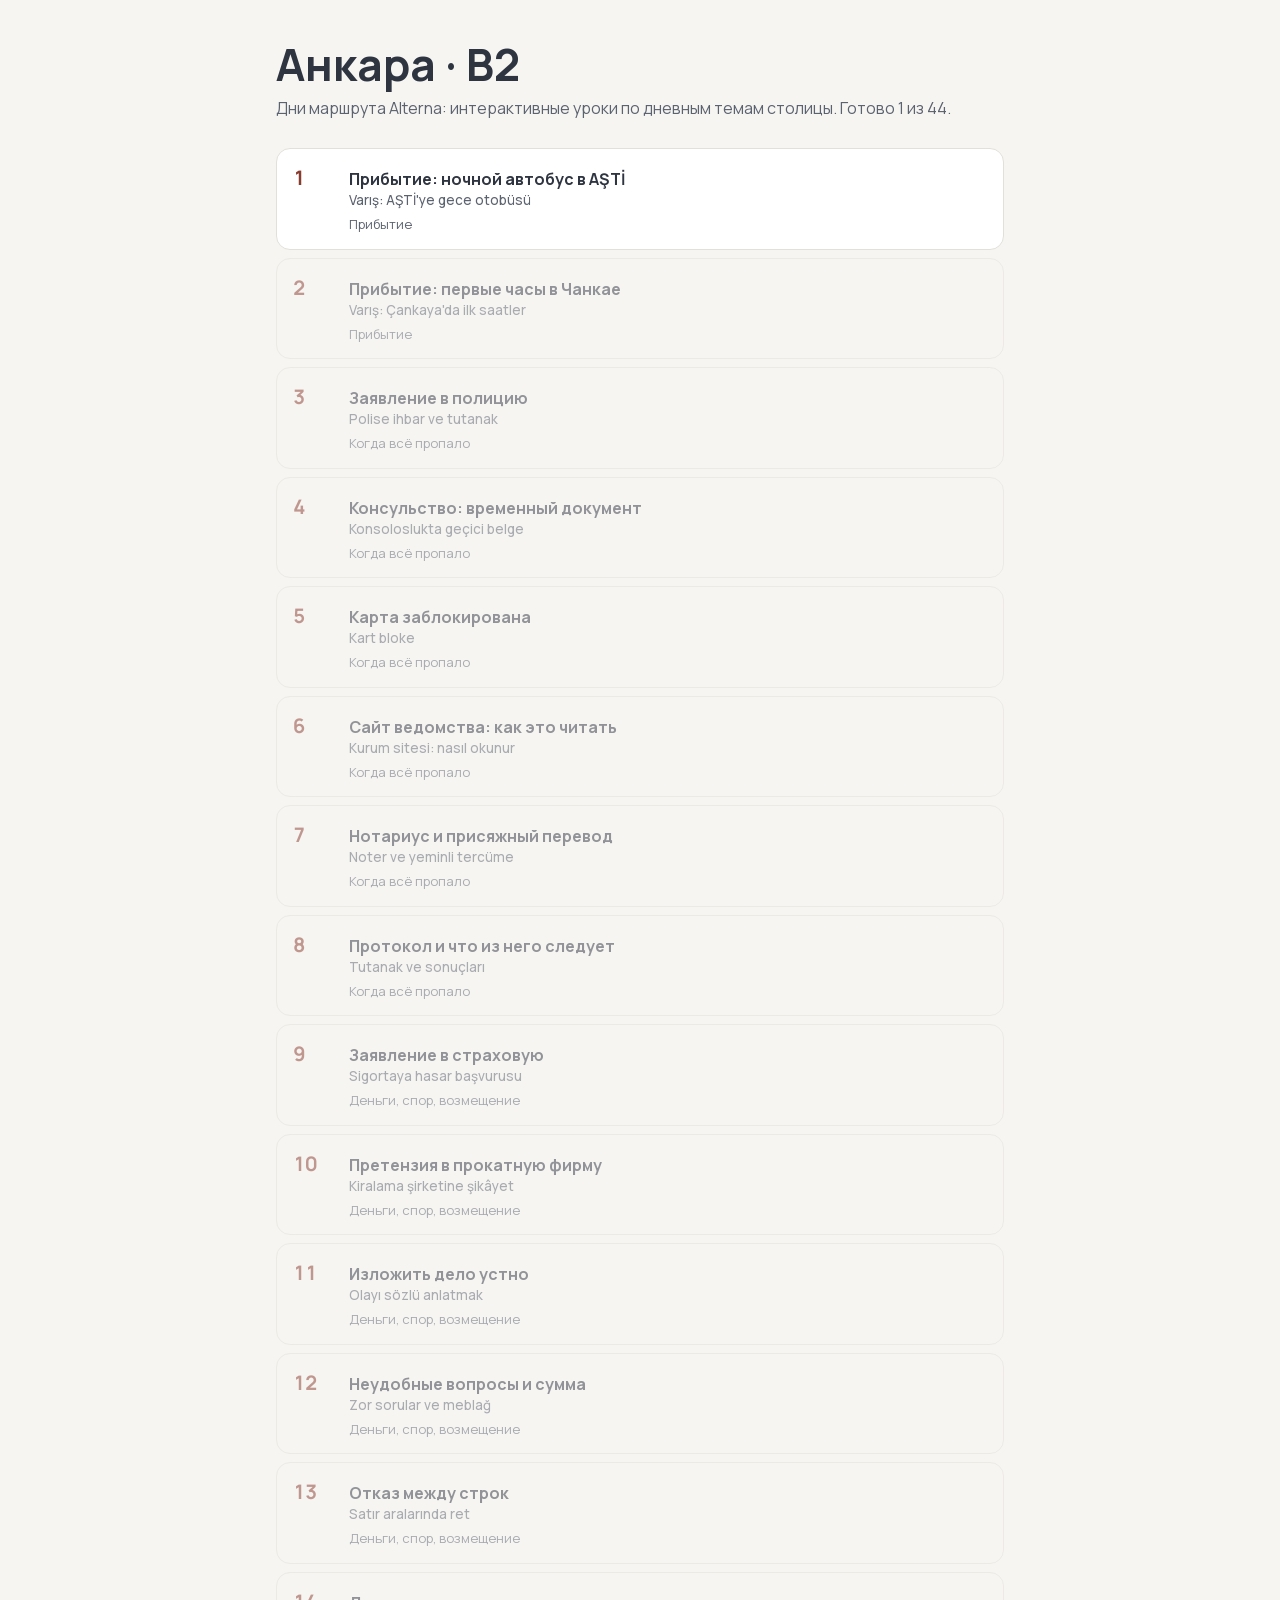
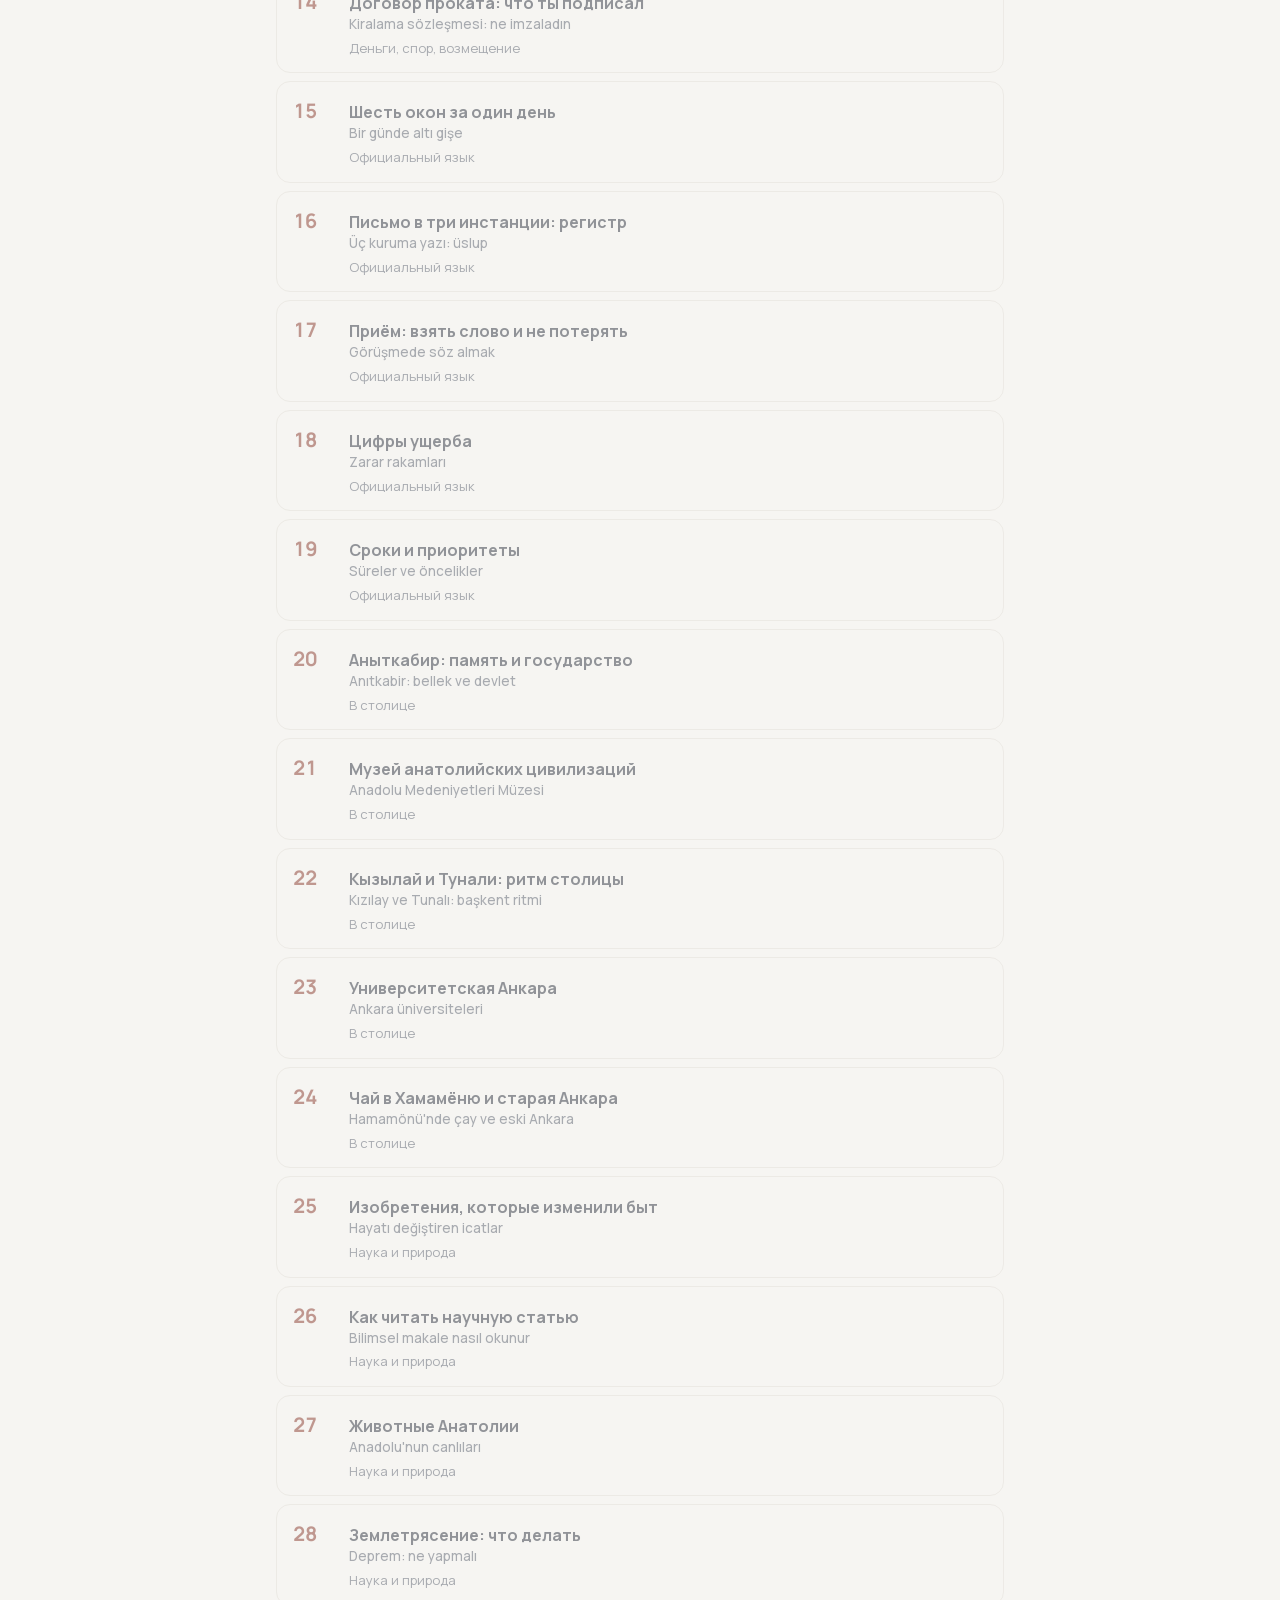
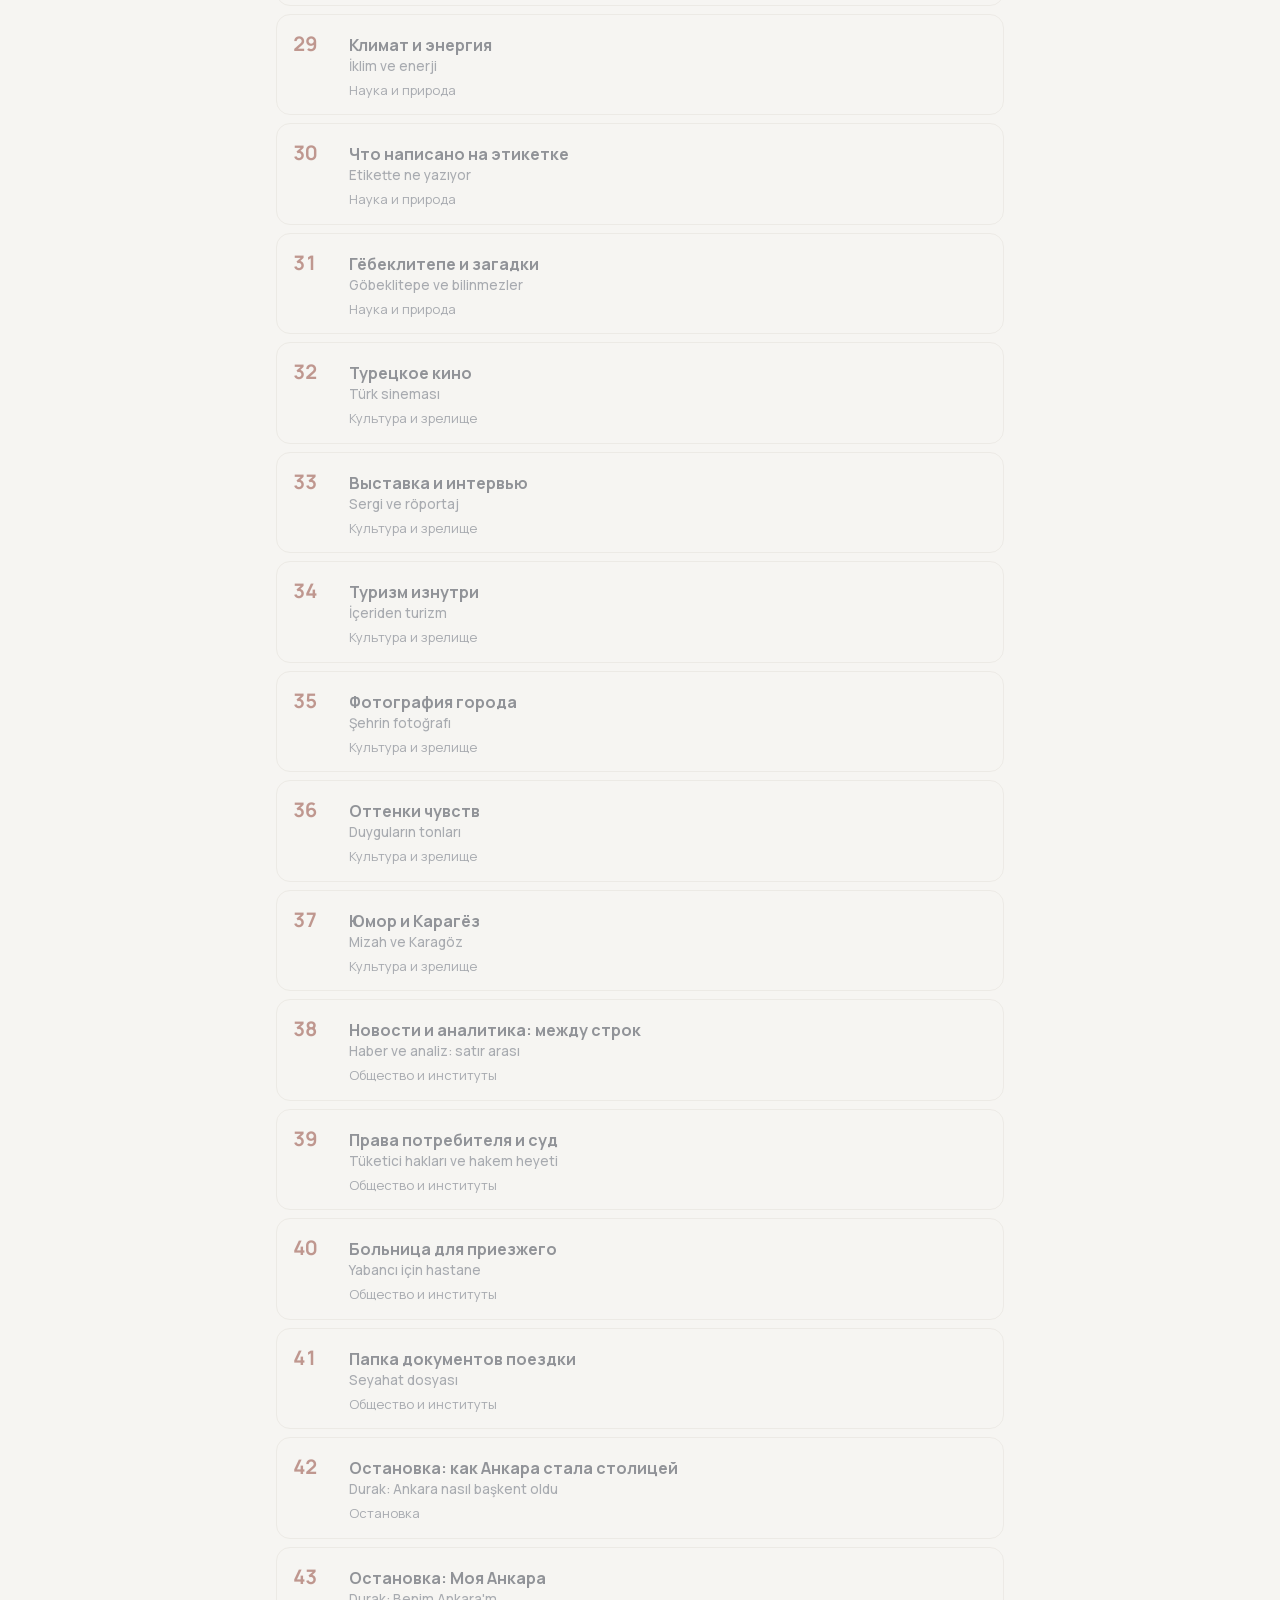
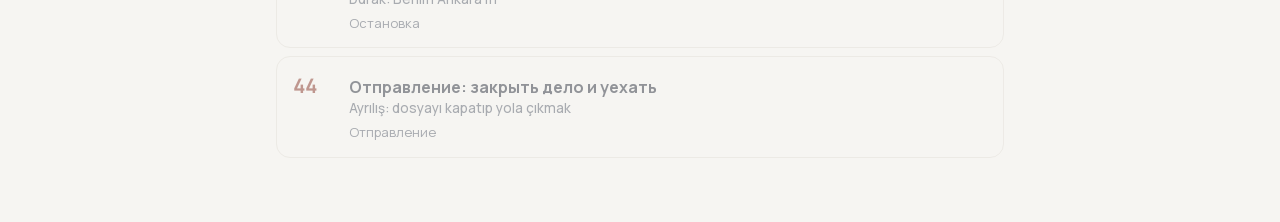
==== index.html @ db825499 "Add alterna-ankara-b2" ====
<!doctype html>
<html lang="ru">
<head>
<meta charset="utf-8">
<meta name="viewport" content="width=device-width, initial-scale=1, viewport-fit=cover">
<meta name="color-scheme" content="light">
<title>Alterna · Анкара B2 · дни маршрута</title>
<link rel="stylesheet" href="kit/v1/lexicon-fonts.css">
<style>
  :root { --bg: #f6f5f2; --surf: #fff; --ink: #2e3440; --muted: #5c6370; --line: #e3e0d9; --acc: #8a3b2f; }
  * { box-sizing: border-box; }
  body { margin: 0; background: var(--bg); color: var(--ink); font: 16px/1.5 'LX Manrope', system-ui, sans-serif; }
  .wrap { max-width: 760px; margin: 0 auto; padding: 40px max(16px, env(safe-area-inset-left)) 64px max(16px, env(safe-area-inset-right)); }
  h1 { font-size: clamp(30px, 6vw, 44px); line-height: 1.1; margin: 0 0 8px; }
  .sub { color: var(--muted); margin: 0 0 28px; }
  ol { list-style: none; margin: 0; padding: 0; display: grid; gap: 8px; }
  li > a, li > span { display: grid; grid-template-columns: 44px 1fr; gap: 4px 12px; align-items: baseline;
    padding: 14px 16px; border-radius: 14px; background: var(--surf); border: 1px solid var(--line); color: inherit; text-decoration: none; }
  li > a:hover { border-color: var(--acc); }
  li.off > span { opacity: .5; background: transparent; }
  b { font-size: 20px; color: var(--acc); font-variant-numeric: tabular-nums; }
  .t { font-weight: 700; }
  .t small { display: block; font-weight: 500; color: var(--muted); }
  .u { grid-column: 2; font-size: 13px; color: var(--muted); }
</style>
</head>
<body>
<main class="wrap">
  <h1>Анкара · B2</h1>
  <p class="sub">Дни маршрута Alterna: интерактивные уроки по дневным темам столицы. Готово 1 из 44.</p>
  <ol>
<li class="on"><a href="d.b2.01/"><b>1</b><span class="t">Прибытие: ночной автобус в AŞTİ<small lang="tr">Varış: AŞTİ'ye gece otobüsü</small></span><span class="u">Прибытие</span></a></li>
<li class="off"><span><b>2</b><span class="t">Прибытие: первые часы в Чанкае<small lang="tr">Varış: Çankaya'da ilk saatler</small></span><span class="u">Прибытие</span></span></li>
<li class="off"><span><b>3</b><span class="t">Заявление в полицию<small lang="tr">Polise ihbar ve tutanak</small></span><span class="u">Когда всё пропало</span></span></li>
<li class="off"><span><b>4</b><span class="t">Консульство: временный документ<small lang="tr">Konsoloslukta geçici belge</small></span><span class="u">Когда всё пропало</span></span></li>
<li class="off"><span><b>5</b><span class="t">Карта заблокирована<small lang="tr">Kart bloke</small></span><span class="u">Когда всё пропало</span></span></li>
<li class="off"><span><b>6</b><span class="t">Сайт ведомства: как это читать<small lang="tr">Kurum sitesi: nasıl okunur</small></span><span class="u">Когда всё пропало</span></span></li>
<li class="off"><span><b>7</b><span class="t">Нотариус и присяжный перевод<small lang="tr">Noter ve yeminli tercüme</small></span><span class="u">Когда всё пропало</span></span></li>
<li class="off"><span><b>8</b><span class="t">Протокол и что из него следует<small lang="tr">Tutanak ve sonuçları</small></span><span class="u">Когда всё пропало</span></span></li>
<li class="off"><span><b>9</b><span class="t">Заявление в страховую<small lang="tr">Sigortaya hasar başvurusu</small></span><span class="u">Деньги, спор, возмещение</span></span></li>
<li class="off"><span><b>10</b><span class="t">Претензия в прокатную фирму<small lang="tr">Kiralama şirketine şikâyet</small></span><span class="u">Деньги, спор, возмещение</span></span></li>
<li class="off"><span><b>11</b><span class="t">Изложить дело устно<small lang="tr">Olayı sözlü anlatmak</small></span><span class="u">Деньги, спор, возмещение</span></span></li>
<li class="off"><span><b>12</b><span class="t">Неудобные вопросы и сумма<small lang="tr">Zor sorular ve meblağ</small></span><span class="u">Деньги, спор, возмещение</span></span></li>
<li class="off"><span><b>13</b><span class="t">Отказ между строк<small lang="tr">Satır aralarında ret</small></span><span class="u">Деньги, спор, возмещение</span></span></li>
<li class="off"><span><b>14</b><span class="t">Договор проката: что ты подписал<small lang="tr">Kiralama sözleşmesi: ne imzaladın</small></span><span class="u">Деньги, спор, возмещение</span></span></li>
<li class="off"><span><b>15</b><span class="t">Шесть окон за один день<small lang="tr">Bir günde altı gişe</small></span><span class="u">Официальный язык</span></span></li>
<li class="off"><span><b>16</b><span class="t">Письмо в три инстанции: регистр<small lang="tr">Üç kuruma yazı: üslup</small></span><span class="u">Официальный язык</span></span></li>
<li class="off"><span><b>17</b><span class="t">Приём: взять слово и не потерять<small lang="tr">Görüşmede söz almak</small></span><span class="u">Официальный язык</span></span></li>
<li class="off"><span><b>18</b><span class="t">Цифры ущерба<small lang="tr">Zarar rakamları</small></span><span class="u">Официальный язык</span></span></li>
<li class="off"><span><b>19</b><span class="t">Сроки и приоритеты<small lang="tr">Süreler ve öncelikler</small></span><span class="u">Официальный язык</span></span></li>
<li class="off"><span><b>20</b><span class="t">Аныткабир: память и государство<small lang="tr">Anıtkabir: bellek ve devlet</small></span><span class="u">В столице</span></span></li>
<li class="off"><span><b>21</b><span class="t">Музей анатолийских цивилизаций<small lang="tr">Anadolu Medeniyetleri Müzesi</small></span><span class="u">В столице</span></span></li>
<li class="off"><span><b>22</b><span class="t">Кызылай и Тунали: ритм столицы<small lang="tr">Kızılay ve Tunalı: başkent ritmi</small></span><span class="u">В столице</span></span></li>
<li class="off"><span><b>23</b><span class="t">Университетская Анкара<small lang="tr">Ankara üniversiteleri</small></span><span class="u">В столице</span></span></li>
<li class="off"><span><b>24</b><span class="t">Чай в Хамамёню и старая Анкара<small lang="tr">Hamamönü'nde çay ve eski Ankara</small></span><span class="u">В столице</span></span></li>
<li class="off"><span><b>25</b><span class="t">Изобретения, которые изменили быт<small lang="tr">Hayatı değiştiren icatlar</small></span><span class="u">Наука и природа</span></span></li>
<li class="off"><span><b>26</b><span class="t">Как читать научную статью<small lang="tr">Bilimsel makale nasıl okunur</small></span><span class="u">Наука и природа</span></span></li>
<li class="off"><span><b>27</b><span class="t">Животные Анатолии<small lang="tr">Anadolu'nun canlıları</small></span><span class="u">Наука и природа</span></span></li>
<li class="off"><span><b>28</b><span class="t">Землетрясение: что делать<small lang="tr">Deprem: ne yapmalı</small></span><span class="u">Наука и природа</span></span></li>
<li class="off"><span><b>29</b><span class="t">Климат и энергия<small lang="tr">İklim ve enerji</small></span><span class="u">Наука и природа</span></span></li>
<li class="off"><span><b>30</b><span class="t">Что написано на этикетке<small lang="tr">Etikette ne yazıyor</small></span><span class="u">Наука и природа</span></span></li>
<li class="off"><span><b>31</b><span class="t">Гёбеклитепе и загадки<small lang="tr">Göbeklitepe ve bilinmezler</small></span><span class="u">Наука и природа</span></span></li>
<li class="off"><span><b>32</b><span class="t">Турецкое кино<small lang="tr">Türk sineması</small></span><span class="u">Культура и зрелище</span></span></li>
<li class="off"><span><b>33</b><span class="t">Выставка и интервью<small lang="tr">Sergi ve röportaj</small></span><span class="u">Культура и зрелище</span></span></li>
<li class="off"><span><b>34</b><span class="t">Туризм изнутри<small lang="tr">İçeriden turizm</small></span><span class="u">Культура и зрелище</span></span></li>
<li class="off"><span><b>35</b><span class="t">Фотография города<small lang="tr">Şehrin fotoğrafı</small></span><span class="u">Культура и зрелище</span></span></li>
<li class="off"><span><b>36</b><span class="t">Оттенки чувств<small lang="tr">Duyguların tonları</small></span><span class="u">Культура и зрелище</span></span></li>
<li class="off"><span><b>37</b><span class="t">Юмор и Карагёз<small lang="tr">Mizah ve Karagöz</small></span><span class="u">Культура и зрелище</span></span></li>
<li class="off"><span><b>38</b><span class="t">Новости и аналитика: между строк<small lang="tr">Haber ve analiz: satır arası</small></span><span class="u">Общество и институты</span></span></li>
<li class="off"><span><b>39</b><span class="t">Права потребителя и суд<small lang="tr">Tüketici hakları ve hakem heyeti</small></span><span class="u">Общество и институты</span></span></li>
<li class="off"><span><b>40</b><span class="t">Больница для приезжего<small lang="tr">Yabancı için hastane</small></span><span class="u">Общество и институты</span></span></li>
<li class="off"><span><b>41</b><span class="t">Папка документов поездки<small lang="tr">Seyahat dosyası</small></span><span class="u">Общество и институты</span></span></li>
<li class="off"><span><b>42</b><span class="t">Остановка: как Анкара стала столицей<small lang="tr">Durak: Ankara nasıl başkent oldu</small></span><span class="u">Остановка</span></span></li>
<li class="off"><span><b>43</b><span class="t">Остановка: Моя Анкара<small lang="tr">Durak: Benim Ankara'm</small></span><span class="u">Остановка</span></span></li>
<li class="off"><span><b>44</b><span class="t">Отправление: закрыть дело и уехать<small lang="tr">Ayrılış: dosyayı kapatıp yola çıkmak</small></span><span class="u">Отправление</span></span></li>
  </ol>
</main>
</body>
</html>
---- kit/v1/lexicon-fonts.css ----
/* Alterna kit v1: шрифты скинов лексики. Все самохостные, OFL (Google Fonts), кириллица + турецкая латиница. Собрано из шрифтов гайдов. */
@font-face{font-family:'LX Oswald';font-style:normal;font-weight:200 700;font-display:swap;src:url('fonts/skins/oswald-cyr.woff2') format('woff2');unicode-range:U+0301, U+0400-045F, U+0490-0491, U+04B0-04B1, U+2116;}
@font-face{font-family:'LX Oswald';font-style:normal;font-weight:200 700;font-display:swap;src:url('fonts/skins/oswald-lat-ext.woff2') format('woff2');unicode-range:U+0100-02BA, U+02BD-02C5, U+02C7-02CC, U+02CE-02D7, U+02DD-02FF, U+0304, U+0308, U+0329, U+1D00-1DBF, U+1E00-1E9F, U+1EF2-1EFF, U+2020, U+20A0-20AB, U+20AD-20C4, U+2113, U+2C60-2C7F, U+A720-A7FF;}
@font-face{font-family:'LX Oswald';font-style:normal;font-weight:200 700;font-display:swap;src:url('fonts/skins/oswald-lat.woff2') format('woff2');unicode-range:U+0000-00FF, U+0131, U+0152-0153, U+02BB-02BC, U+02C6, U+02DA, U+02DC, U+0304, U+0308, U+0329, U+2000-206F, U+20AC, U+2122, U+2191, U+2193, U+2212, U+2215, U+FEFF, U+FFFD;}
@font-face{font-family:'LX Unbounded';font-style:normal;font-weight:200 900;font-display:swap;src:url('fonts/skins/unbounded-cyr.woff2') format('woff2');unicode-range:U+0301, U+0400-045F, U+0490-0491, U+04B0-04B1, U+2116;}
@font-face{font-family:'LX Unbounded';font-style:normal;font-weight:200 900;font-display:swap;src:url('fonts/skins/unbounded-lat-ext.woff2') format('woff2');unicode-range:U+0100-02BA, U+02BD-02C5, U+02C7-02CC, U+02CE-02D7, U+02DD-02FF, U+0304, U+0308, U+0329, U+1D00-1DBF, U+1E00-1E9F, U+1EF2-1EFF, U+2020, U+20A0-20AB, U+20AD-20C0, U+2113, U+2C60-2C7F, U+A720-A7FF;}
@font-face{font-family:'LX Unbounded';font-style:normal;font-weight:200 900;font-display:swap;src:url('fonts/skins/unbounded-lat.woff2') format('woff2');unicode-range:U+0000-00FF, U+0131, U+0152-0153, U+02BB-02BC, U+02C6, U+02DA, U+02DC, U+0304, U+0308, U+0329, U+2000-206F, U+20AC, U+2122, U+2191, U+2193, U+2212, U+2215, U+FEFF, U+FFFD;}
@font-face{font-family:'LX Playfair Display';font-style:normal;font-weight:400 900;font-display:swap;src:url('fonts/skins/playfair-cyr.woff2') format('woff2');unicode-range:U+0301, U+0400-045F, U+0490-0491, U+04B0-04B1, U+2116;}
@font-face{font-family:'LX Playfair Display';font-style:normal;font-weight:400 900;font-display:swap;src:url('fonts/skins/playfair-lat-ext.woff2') format('woff2');unicode-range:U+0100-02BA, U+02BD-02C5, U+02C7-02CC, U+02CE-02D7, U+02DD-02FF, U+0304, U+0308, U+0329, U+1D00-1DBF, U+1E00-1E9F, U+1EF2-1EFF, U+2020, U+20A0-20AB, U+20AD-20C0, U+2113, U+2C60-2C7F, U+A720-A7FF;}
@font-face{font-family:'LX Playfair Display';font-style:normal;font-weight:400 900;font-display:swap;src:url('fonts/skins/playfair-lat.woff2') format('woff2');unicode-range:U+0000-00FF, U+0131, U+0152-0153, U+02BB-02BC, U+02C6, U+02DA, U+02DC, U+0304, U+0308, U+0329, U+2000-206F, U+20AC, U+2122, U+2191, U+2193, U+2212, U+2215, U+FEFF, U+FFFD;}
@font-face{font-family:'LX Cormorant Garamond';font-style:normal;font-weight:500;font-display:swap;src:url('fonts/skins/cormorant-cyr.woff2') format('woff2');unicode-range:U+0301, U+0400-045F, U+0490-0491, U+04B0-04B1, U+2116;}
@font-face{font-family:'LX Cormorant Garamond';font-style:normal;font-weight:500;font-display:swap;src:url('fonts/skins/cormorant-lat-ext.woff2') format('woff2');unicode-range:U+0100-02BA, U+02BD-02C5, U+02C7-02CC, U+02CE-02D7, U+02DD-02FF, U+0304, U+0308, U+0329, U+1D00-1DBF, U+1E00-1E9F, U+1EF2-1EFF, U+2020, U+20A0-20AB, U+20AD-20C0, U+2113, U+2C60-2C7F, U+A720-A7FF;}
@font-face{font-family:'LX Cormorant Garamond';font-style:normal;font-weight:500;font-display:swap;src:url('fonts/skins/cormorant-lat.woff2') format('woff2');unicode-range:U+0000-00FF, U+0131, U+0152-0153, U+02BB-02BC, U+02C6, U+02DA, U+02DC, U+0304, U+0308, U+0329, U+2000-206F, U+20AC, U+2122, U+2191, U+2193, U+2212, U+2215, U+FEFF, U+FFFD;}
@font-face{font-family:'LX Caveat';font-style:normal;font-weight:400 700;font-display:swap;src:url('fonts/skins/caveat-cyr.woff2') format('woff2');unicode-range:U+0301,U+0400-045F,U+0490-0491,U+04B0-04B1,U+2116;}
@font-face{font-family:'LX Caveat';font-style:normal;font-weight:400 700;font-display:swap;src:url('fonts/skins/caveat-lat-ext.woff2') format('woff2');unicode-range:U+0100-02BA,U+02BD-02C5,U+02C7-02CC,U+02CE-02D7,U+02DD-02FF,U+0304,U+0308,U+0329,U+1D00-1DBF,U+1E00-1E9F,U+1EF2-1EFF,U+2020,U+20A0-20AB,U+20AD-20C0,U+2113,U+2C60-2C7F,U+A720-A7FF;}
@font-face{font-family:'LX Caveat';font-style:normal;font-weight:400 700;font-display:swap;src:url('fonts/skins/caveat-lat.woff2') format('woff2');unicode-range:U+0000-00FF,U+0131,U+0152-0153,U+02BB-02BC,U+02C6,U+02DA,U+02DC,U+0304,U+0308,U+0329,U+2000-206F,U+20AC,U+2122,U+2191,U+2193,U+2212,U+2215,U+FEFF,U+FFFD;}
@font-face{font-family:'LX Marck Script';font-style:normal;font-weight:400;font-display:swap;src:url('fonts/skins/marck-cyr.woff2') format('woff2');unicode-range:U+0301,U+0400-045F,U+0490-0491,U+04B0-04B1,U+2116;}
@font-face{font-family:'LX Marck Script';font-style:normal;font-weight:400;font-display:swap;src:url('fonts/skins/marck-lat-ext.woff2') format('woff2');unicode-range:U+0100-02BA,U+02BD-02C5,U+02C7-02CC,U+02CE-02D7,U+02DD-02FF,U+0304,U+0308,U+0329,U+1D00-1DBF,U+1E00-1E9F,U+1EF2-1EFF,U+2020,U+20A0-20AB,U+20AD-20C4,U+2113,U+2C60-2C7F,U+A720-A7FF;}
@font-face{font-family:'LX Marck Script';font-style:normal;font-weight:400;font-display:swap;src:url('fonts/skins/marck-lat.woff2') format('woff2');unicode-range:U+0000-00FF,U+0131,U+0152-0153,U+02BB-02BC,U+02C6,U+02DA,U+02DC,U+0304,U+0308,U+0329,U+2000-206F,U+20AC,U+2122,U+2191,U+2193,U+2212,U+2215,U+FEFF,U+FFFD;}
@font-face{font-family:'LX Amatic SC';font-style:normal;font-weight:700;font-display:swap;src:url('fonts/skins/amatic-cyr.woff2') format('woff2');unicode-range:U+0301,U+0400-045F,U+0490-0491,U+04B0-04B1,U+2116;}
@font-face{font-family:'LX Amatic SC';font-style:normal;font-weight:700;font-display:swap;src:url('fonts/skins/amatic-lat-ext.woff2') format('woff2');unicode-range:U+0100-02BA,U+02BD-02C5,U+02C7-02CC,U+02CE-02D7,U+02DD-02FF,U+0304,U+0308,U+0329,U+1D00-1DBF,U+1E00-1E9F,U+1EF2-1EFF,U+2020,U+20A0-20AB,U+20AD-20C4,U+2113,U+2C60-2C7F,U+A720-A7FF;}
@font-face{font-family:'LX Amatic SC';font-style:normal;font-weight:700;font-display:swap;src:url('fonts/skins/amatic-lat.woff2') format('woff2');unicode-range:U+0000-00FF,U+0131,U+0152-0153,U+02BB-02BC,U+02C6,U+02DA,U+02DC,U+0304,U+0308,U+0329,U+2000-206F,U+20AC,U+2122,U+2191,U+2193,U+2212,U+2215,U+FEFF,U+FFFD;}
@font-face{font-family:'LX Forum';font-style:normal;font-weight:400;font-display:swap;src:url('fonts/skins/forum-cyr.woff2') format('woff2');unicode-range:U+0301,U+0400-045F,U+0490-0491,U+04B0-04B1,U+2116;}
@font-face{font-family:'LX Forum';font-style:normal;font-weight:400;font-display:swap;src:url('fonts/skins/forum-lat-ext.woff2') format('woff2');unicode-range:U+0100-02BA,U+02BD-02C5,U+02C7-02CC,U+02CE-02D7,U+02DD-02FF,U+0304,U+0308,U+0329,U+1D00-1DBF,U+1E00-1E9F,U+1EF2-1EFF,U+2020,U+20A0-20AB,U+20AD-20C4,U+2113,U+2C60-2C7F,U+A720-A7FF;}
@font-face{font-family:'LX Forum';font-style:normal;font-weight:400;font-display:swap;src:url('fonts/skins/forum-lat.woff2') format('woff2');unicode-range:U+0000-00FF,U+0131,U+0152-0153,U+02BB-02BC,U+02C6,U+02DA,U+02DC,U+0304,U+0308,U+0329,U+2000-206F,U+20AC,U+2122,U+2191,U+2193,U+2212,U+2215,U+FEFF,U+FFFD;}
@font-face{font-family:'LX Dela Gothic One';font-style:normal;font-weight:400;font-display:swap;src:url('fonts/skins/dela-cyr.woff2') format('woff2');unicode-range:U+0301,U+0400-045F,U+0490-0491,U+04B0-04B1,U+2116;}
@font-face{font-family:'LX Dela Gothic One';font-style:normal;font-weight:400;font-display:swap;src:url('fonts/skins/dela-lat-ext.woff2') format('woff2');unicode-range:U+0100-02BA,U+02BD-02C5,U+02C7-02CC,U+02CE-02D7,U+02DD-02FF,U+0304,U+0308,U+0329,U+1D00-1DBF,U+1E00-1E9F,U+1EF2-1EFF,U+2020,U+20A0-20AB,U+20AD-20C4,U+2113,U+2C60-2C7F,U+A720-A7FF;}
@font-face{font-family:'LX Dela Gothic One';font-style:normal;font-weight:400;font-display:swap;src:url('fonts/skins/dela-lat.woff2') format('woff2');unicode-range:U+0000-00FF,U+0131,U+0152-0153,U+02BB-02BC,U+02C6,U+02DA,U+02DC,U+0304,U+0308,U+0329,U+2000-206F,U+20AC,U+2122,U+2191,U+2193,U+2212,U+2215,U+FEFF,U+FFFD;}
@font-face{font-family:'LX Russo One';font-style:normal;font-weight:400;font-display:swap;src:url('fonts/skins/russo-cyr.woff2') format('woff2');unicode-range:U+0301,U+0400-045F,U+0490-0491,U+04B0-04B1,U+2116;}
@font-face{font-family:'LX Russo One';font-style:normal;font-weight:400;font-display:swap;src:url('fonts/skins/russo-lat-ext.woff2') format('woff2');unicode-range:U+0100-02BA,U+02BD-02C5,U+02C7-02CC,U+02CE-02D7,U+02DD-02FF,U+0304,U+0308,U+0329,U+1D00-1DBF,U+1E00-1E9F,U+1EF2-1EFF,U+2020,U+20A0-20AB,U+20AD-20C4,U+2113,U+2C60-2C7F,U+A720-A7FF;}
@font-face{font-family:'LX Russo One';font-style:normal;font-weight:400;font-display:swap;src:url('fonts/skins/russo-lat.woff2') format('woff2');unicode-range:U+0000-00FF,U+0131,U+0152-0153,U+02BB-02BC,U+02C6,U+02DA,U+02DC,U+0304,U+0308,U+0329,U+2000-206F,U+20AC,U+2122,U+2191,U+2193,U+2212,U+2215,U+FEFF,U+FFFD;}
@font-face{font-family:'LX Comfortaa';font-style:normal;font-weight:300 700;font-display:swap;src:url('fonts/skins/comfortaa-cyr.woff2') format('woff2');unicode-range:U+0301, U+0400-045F, U+0490-0491, U+04B0-04B1, U+2116;}
@font-face{font-family:'LX Comfortaa';font-style:normal;font-weight:300 700;font-display:swap;src:url('fonts/skins/comfortaa-lat-ext.woff2') format('woff2');unicode-range:U+0100-02BA, U+02BD-02C5, U+02C7-02CC, U+02CE-02D7, U+02DD-02FF, U+0304, U+0308, U+0329, U+1D00-1DBF, U+1E00-1E9F, U+1EF2-1EFF, U+2020, U+20A0-20AB, U+20AD-20C0, U+2113, U+2C60-2C7F, U+A720-A7FF;}
@font-face{font-family:'LX Comfortaa';font-style:normal;font-weight:300 700;font-display:swap;src:url('fonts/skins/comfortaa-lat.woff2') format('woff2');unicode-range:U+0000-00FF, U+0131, U+0152-0153, U+02BB-02BC, U+02C6, U+02DA, U+02DC, U+0304, U+0308, U+0329, U+2000-206F, U+20AC, U+2122, U+2191, U+2193, U+2212, U+2215, U+FEFF, U+FFFD;}
@font-face{font-family:'LX Lora';font-style:normal;font-weight:400 600;font-display:swap;src:url('fonts/skins/lora-cyr.woff2') format('woff2');unicode-range:U+0301, U+0400-045F, U+0490-0491, U+04B0-04B1, U+2116;}
@font-face{font-family:'LX Lora';font-style:normal;font-weight:400 600;font-display:swap;src:url('fonts/skins/lora-lat-ext.woff2') format('woff2');unicode-range:U+0100-02BA, U+02BD-02C5, U+02C7-02CC, U+02CE-02D7, U+02DD-02FF, U+0304, U+0308, U+0329, U+1D00-1DBF, U+1E00-1E9F, U+1EF2-1EFF, U+2020, U+20A0-20AB, U+20AD-20C4, U+2113, U+2C60-2C7F, U+A720-A7FF;}
@font-face{font-family:'LX Lora';font-style:normal;font-weight:400 600;font-display:swap;src:url('fonts/skins/lora-lat.woff2') format('woff2');unicode-range:U+0000-00FF, U+0131, U+0152-0153, U+02BB-02BC, U+02C6, U+02DA, U+02DC, U+0304, U+0308, U+0329, U+2000-206F, U+20AC, U+2122, U+2191, U+2193, U+2212, U+2215, U+FEFF, U+FFFD;}
@font-face{font-family:'LX EB Garamond';font-style:normal;font-weight:400 600;font-display:swap;src:url('fonts/skins/garamond-cyr.woff2') format('woff2');unicode-range:U+0301,U+0400-045F,U+0490-0491,U+04B0-04B1,U+2116;}
@font-face{font-family:'LX EB Garamond';font-style:normal;font-weight:400 600;font-display:swap;src:url('fonts/skins/garamond-lat-ext.woff2') format('woff2');unicode-range:U+0100-02BA,U+02BD-02C5,U+02C7-02CC,U+02CE-02D7,U+02DD-02FF,U+0304,U+0308,U+0329,U+1D00-1DBF,U+1E00-1E9F,U+1EF2-1EFF,U+2020,U+20A0-20AB,U+20AD-20C4,U+2113,U+2C60-2C7F,U+A720-A7FF;}
@font-face{font-family:'LX EB Garamond';font-style:normal;font-weight:400 600;font-display:swap;src:url('fonts/skins/garamond-lat.woff2') format('woff2');unicode-range:U+0000-00FF,U+0131,U+0152-0153,U+02BB-02BC,U+02C6,U+02DA,U+02DC,U+0304,U+0308,U+0329,U+2000-206F,U+20AC,U+2122,U+2191,U+2193,U+2212,U+2215,U+FEFF,U+FFFD;}
@font-face{font-family:'LX PT Serif';font-style:normal;font-weight:700;font-display:swap;src:url('fonts/skins/ptserif-cyr.woff2') format('woff2');unicode-range:U+0301, U+0400-045F, U+0490-0491, U+04B0-04B1, U+2116;}
@font-face{font-family:'LX PT Serif';font-style:normal;font-weight:700;font-display:swap;src:url('fonts/skins/ptserif-lat-ext.woff2') format('woff2');unicode-range:U+0100-02BA, U+02BD-02C5, U+02C7-02CC, U+02CE-02D7, U+02DD-02FF, U+0304, U+0308, U+0329, U+1D00-1DBF, U+1E00-1E9F, U+1EF2-1EFF, U+2020, U+20A0-20AB, U+20AD-20C4, U+2113, U+2C60-2C7F, U+A720-A7FF;}
@font-face{font-family:'LX PT Serif';font-style:normal;font-weight:700;font-display:swap;src:url('fonts/skins/ptserif-lat.woff2') format('woff2');unicode-range:U+0000-00FF, U+0131, U+0152-0153, U+02BB-02BC, U+02C6, U+02DA, U+02DC, U+0304, U+0308, U+0329, U+2000-206F, U+20AC, U+2122, U+2191, U+2193, U+2212, U+2215, U+FEFF, U+FFFD;}
@font-face{font-family:'LX Spectral';font-style:normal;font-weight:400;font-display:swap;src:url('fonts/skins/spectral-cyr.woff2') format('woff2');unicode-range:U+0301,U+0400-045F,U+0490-0491,U+04B0-04B1,U+2116;}
@font-face{font-family:'LX Spectral';font-style:normal;font-weight:400;font-display:swap;src:url('fonts/skins/spectral-lat-ext.woff2') format('woff2');unicode-range:U+0100-02BA,U+02BD-02C5,U+02C7-02CC,U+02CE-02D7,U+02DD-02FF,U+0304,U+0308,U+0329,U+1D00-1DBF,U+1E00-1E9F,U+1EF2-1EFF,U+2020,U+20A0-20AB,U+20AD-20C4,U+2113,U+2C60-2C7F,U+A720-A7FF;}
@font-face{font-family:'LX Spectral';font-style:normal;font-weight:400;font-display:swap;src:url('fonts/skins/spectral-lat.woff2') format('woff2');unicode-range:U+0000-00FF,U+0131,U+0152-0153,U+02BB-02BC,U+02C6,U+02DA,U+02DC,U+0304,U+0308,U+0329,U+2000-206F,U+20AC,U+2122,U+2191,U+2193,U+2212,U+2215,U+FEFF,U+FFFD;}
@font-face{font-family:'LX Spectral';font-style:normal;font-weight:500;font-display:swap;src:url('fonts/skins/spectral5-cyr.woff2') format('woff2');unicode-range:U+0301,U+0400-045F,U+0490-0491,U+04B0-04B1,U+2116;}
@font-face{font-family:'LX Spectral';font-style:normal;font-weight:500;font-display:swap;src:url('fonts/skins/spectral5-lat-ext.woff2') format('woff2');unicode-range:U+0100-02BA,U+02BD-02C5,U+02C7-02CC,U+02CE-02D7,U+02DD-02FF,U+0304,U+0308,U+0329,U+1D00-1DBF,U+1E00-1E9F,U+1EF2-1EFF,U+2020,U+20A0-20AB,U+20AD-20C4,U+2113,U+2C60-2C7F,U+A720-A7FF;}
@font-face{font-family:'LX Spectral';font-style:normal;font-weight:500;font-display:swap;src:url('fonts/skins/spectral5-lat.woff2') format('woff2');unicode-range:U+0000-00FF,U+0131,U+0152-0153,U+02BB-02BC,U+02C6,U+02DA,U+02DC,U+0304,U+0308,U+0329,U+2000-206F,U+20AC,U+2122,U+2191,U+2193,U+2212,U+2215,U+FEFF,U+FFFD;}
@font-face{font-family:'LX Jost';font-style:normal;font-weight:300 800;font-display:swap;src:url('fonts/skins/jost-cyr.woff2') format('woff2');unicode-range:U+0301,U+0400-045F,U+0490-0491,U+04B0-04B1,U+2116;}
@font-face{font-family:'LX Jost';font-style:normal;font-weight:300 800;font-display:swap;src:url('fonts/skins/jost-lat-ext.woff2') format('woff2');unicode-range:U+0100-02BA,U+02BD-02C5,U+02C7-02CC,U+02CE-02D7,U+02DD-02FF,U+0304,U+0308,U+0329,U+1D00-1DBF,U+1E00-1E9F,U+1EF2-1EFF,U+2020,U+20A0-20AB,U+20AD-20C4,U+2113,U+2C60-2C7F,U+A720-A7FF;}
@font-face{font-family:'LX Jost';font-style:normal;font-weight:300 800;font-display:swap;src:url('fonts/skins/jost-lat.woff2') format('woff2');unicode-range:U+0000-00FF,U+0131,U+0152-0153,U+02BB-02BC,U+02C6,U+02DA,U+02DC,U+0304,U+0308,U+0329,U+2000-206F,U+20AC,U+2122,U+2191,U+2193,U+2212,U+2215,U+FEFF,U+FFFD;}
@font-face{font-family:'LX Raleway';font-style:normal;font-weight:300 800;font-display:swap;src:url('fonts/skins/raleway-cyr.woff2') format('woff2');unicode-range:U+0301, U+0400-045F, U+0490-0491, U+04B0-04B1, U+2116;}
@font-face{font-family:'LX Raleway';font-style:normal;font-weight:300 800;font-display:swap;src:url('fonts/skins/raleway-lat-ext.woff2') format('woff2');unicode-range:U+0100-02BA, U+02BD-02C5, U+02C7-02CC, U+02CE-02D7, U+02DD-02FF, U+0304, U+0308, U+0329, U+1D00-1DBF, U+1E00-1E9F, U+1EF2-1EFF, U+2020, U+20A0-20AB, U+20AD-20C4, U+2113, U+2C60-2C7F, U+A720-A7FF;}
@font-face{font-family:'LX Raleway';font-style:normal;font-weight:300 800;font-display:swap;src:url('fonts/skins/raleway-lat.woff2') format('woff2');unicode-range:U+0000-00FF, U+0131, U+0152-0153, U+02BB-02BC, U+02C6, U+02DA, U+02DC, U+0304, U+0308, U+0329, U+2000-206F, U+20AC, U+2122, U+2191, U+2193, U+2212, U+2215, U+FEFF, U+FFFD;}
@font-face{font-family:'LX Roboto Condensed';font-style:normal;font-weight:100 900;font-display:swap;src:url('fonts/skins/rcond-cyr.woff2') format('woff2');unicode-range:U+0301, U+0400-045F, U+0490-0491, U+04B0-04B1, U+2116;}
@font-face{font-family:'LX Roboto Condensed';font-style:normal;font-weight:100 900;font-display:swap;src:url('fonts/skins/rcond-lat-ext.woff2') format('woff2');unicode-range:U+0100-02BA, U+02BD-02C5, U+02C7-02CC, U+02CE-02D7, U+02DD-02FF, U+0304, U+0308, U+0329, U+1D00-1DBF, U+1E00-1E9F, U+1EF2-1EFF, U+2020, U+20A0-20AB, U+20AD-20C0, U+2113, U+2C60-2C7F, U+A720-A7FF;}
@font-face{font-family:'LX Roboto Condensed';font-style:normal;font-weight:100 900;font-display:swap;src:url('fonts/skins/rcond-lat.woff2') format('woff2');unicode-range:U+0000-00FF, U+0131, U+0152-0153, U+02BB-02BC, U+02C6, U+02DA, U+02DC, U+0304, U+0308, U+0329, U+2000-206F, U+20AC, U+2122, U+2191, U+2193, U+2212, U+2215, U+FEFF, U+FFFD;}
@font-face{font-family:'LX Alumni Sans';font-style:normal;font-weight:800 900;font-display:swap;src:url('fonts/skins/alumni-cyr.woff2') format('woff2');unicode-range:U+0301,U+0400-045F,U+0490-0491,U+04B0-04B1,U+2116;}
@font-face{font-family:'LX Alumni Sans';font-style:normal;font-weight:800 900;font-display:swap;src:url('fonts/skins/alumni-lat-ext.woff2') format('woff2');unicode-range:U+0100-02BA,U+02BD-02C5,U+02C7-02CC,U+02CE-02D7,U+02DD-02FF,U+0304,U+0308,U+0329,U+1D00-1DBF,U+1E00-1E9F,U+1EF2-1EFF,U+2020,U+20A0-20AB,U+20AD-20C4,U+2113,U+2C60-2C7F,U+A720-A7FF;}
@font-face{font-family:'LX Alumni Sans';font-style:normal;font-weight:800 900;font-display:swap;src:url('fonts/skins/alumni-lat.woff2') format('woff2');unicode-range:U+0000-00FF,U+0131,U+0152-0153,U+02BB-02BC,U+02C6,U+02DA,U+02DC,U+0304,U+0308,U+0329,U+2000-206F,U+20AC,U+2122,U+2191,U+2193,U+2212,U+2215,U+FEFF,U+FFFD;}
@font-face{font-family:'LX Montserrat';font-style:normal;font-weight:100 900;font-display:swap;src:url('fonts/skins/montserrat-cyr.woff2') format('woff2');unicode-range:U+0301,U+0400-045F,U+0490-0491,U+04B0-04B1,U+2116;}
@font-face{font-family:'LX Montserrat';font-style:normal;font-weight:100 900;font-display:swap;src:url('fonts/skins/montserrat-lat-ext.woff2') format('woff2');unicode-range:U+0100-02BA,U+02BD-02C5,U+02C7-02CC,U+02CE-02D7,U+02DD-02FF,U+0304,U+0308,U+0329,U+1D00-1DBF,U+1E00-1E9F,U+1EF2-1EFF,U+2020,U+20A0-20AB,U+20AD-20C0,U+2113,U+2C60-2C7F,U+A720-A7FF;}
@font-face{font-family:'LX Montserrat';font-style:normal;font-weight:100 900;font-display:swap;src:url('fonts/skins/montserrat-lat.woff2') format('woff2');unicode-range:U+0000-00FF,U+0131,U+0152-0153,U+02BB-02BC,U+02C6,U+02DA,U+02DC,U+0304,U+0308,U+0329,U+2000-206F,U+20AC,U+2122,U+2191,U+2193,U+2212,U+2215,U+FEFF,U+FFFD;}
@font-face{font-family:'LX Rubik';font-style:normal;font-weight:300 900;font-display:swap;src:url('fonts/skins/rubik-cyr.woff2') format('woff2');unicode-range:U+0301, U+0400-045F, U+0490-0491, U+04B0-04B1, U+2116;}
@font-face{font-family:'LX Rubik';font-style:normal;font-weight:300 900;font-display:swap;src:url('fonts/skins/rubik-lat-ext.woff2') format('woff2');unicode-range:U+0100-02BA, U+02BD-02C5, U+02C7-02CC, U+02CE-02D7, U+02DD-02FF, U+0304, U+0308, U+0329, U+1D00-1DBF, U+1E00-1E9F, U+1EF2-1EFF, U+2020, U+20A0-20AB, U+20AD-20C0, U+2113, U+2C60-2C7F, U+A720-A7FF;}
@font-face{font-family:'LX Rubik';font-style:normal;font-weight:300 900;font-display:swap;src:url('fonts/skins/rubik-lat.woff2') format('woff2');unicode-range:U+0000-00FF, U+0131, U+0152-0153, U+02BB-02BC, U+02C6, U+02DA, U+02DC, U+0304, U+0308, U+0329, U+2000-206F, U+20AC, U+2122, U+2191, U+2193, U+2212, U+2215, U+FEFF, U+FFFD;}
@font-face{font-family:'LX Nunito';font-style:normal;font-weight:200 1000;font-display:swap;src:url('fonts/skins/nunito-cyr.woff2') format('woff2');unicode-range:U+0301,U+0400-045F,U+0490-0491,U+04B0-04B1,U+2116;}
@font-face{font-family:'LX Nunito';font-style:normal;font-weight:200 1000;font-display:swap;src:url('fonts/skins/nunito-lat-ext.woff2') format('woff2');unicode-range:U+0100-02BA,U+02BD-02C5,U+02C7-02CC,U+02CE-02D7,U+02DD-02FF,U+0304,U+0308,U+0329,U+1D00-1DBF,U+1E00-1E9F,U+1EF2-1EFF,U+2020,U+20A0-20AB,U+20AD-20C0,U+2113,U+2C60-2C7F,U+A720-A7FF;}
@font-face{font-family:'LX Nunito';font-style:normal;font-weight:200 1000;font-display:swap;src:url('fonts/skins/nunito-lat.woff2') format('woff2');unicode-range:U+0000-00FF,U+0131,U+0152-0153,U+02BB-02BC,U+02C6,U+02DA,U+02DC,U+0304,U+0308,U+0329,U+2000-206F,U+20AC,U+2122,U+2191,U+2193,U+2212,U+2215,U+FEFF,U+FFFD;}
@font-face{font-family:'LX Manrope';font-style:normal;font-weight:300 800;font-display:swap;src:url('fonts/skins/manrope-cyr.woff2') format('woff2');unicode-range:U+0301,U+0400-045F,U+0490-0491,U+04B0-04B1,U+2116;}
@font-face{font-family:'LX Manrope';font-style:normal;font-weight:300 800;font-display:swap;src:url('fonts/skins/manrope-lat-ext.woff2') format('woff2');unicode-range:U+0100-02BA,U+02BD-02C5,U+02C7-02CC,U+02CE-02D7,U+02DD-02FF,U+0304,U+0308,U+0329,U+1D00-1DBF,U+1E00-1E9F,U+1EF2-1EFF,U+2020,U+20A0-20AB,U+20AD-20C4,U+2113,U+2C60-2C7F,U+A720-A7FF;}
@font-face{font-family:'LX Manrope';font-style:normal;font-weight:300 800;font-display:swap;src:url('fonts/skins/manrope-lat.woff2') format('woff2');unicode-range:U+0000-00FF,U+0131,U+0152-0153,U+02BB-02BC,U+02C6,U+02DA,U+02DC,U+0304,U+0308,U+0329,U+2000-206F,U+20AC,U+2122,U+2191,U+2193,U+2212,U+2215,U+FEFF,U+FFFD;}
@font-face{font-family:'LX Onest';font-style:normal;font-weight:100 900;font-display:swap;src:url('fonts/skins/onest-cyr.woff2') format('woff2');unicode-range:U+0301,U+0400-045F,U+0490-0491,U+04B0-04B1,U+2116;}
@font-face{font-family:'LX Onest';font-style:normal;font-weight:100 900;font-display:swap;src:url('fonts/skins/onest-lat-ext.woff2') format('woff2');unicode-range:U+0100-02BA,U+02BD-02C5,U+02C7-02CC,U+02CE-02D7,U+02DD-02FF,U+0304,U+0308,U+0329,U+1D00-1DBF,U+1E00-1E9F,U+1EF2-1EFF,U+2020,U+20A0-20AB,U+20AD-20C0,U+2113,U+2C60-2C7F,U+A720-A7FF;}
@font-face{font-family:'LX Onest';font-style:normal;font-weight:100 900;font-display:swap;src:url('fonts/skins/onest-lat.woff2') format('woff2');unicode-range:U+0000-00FF,U+0131,U+0152-0153,U+02BB-02BC,U+02C6,U+02DA,U+02DC,U+0304,U+0308,U+0329,U+2000-206F,U+20AC,U+2122,U+2191,U+2193,U+2212,U+2215,U+FEFF,U+FFFD;}
@font-face{font-family:'LX Inter Tight';font-style:normal;font-weight:100 900;font-display:swap;src:url('fonts/skins/itight-cyr.woff2') format('woff2');unicode-range:U+0301, U+0400-045F, U+0490-0491, U+04B0-04B1, U+2116;}
@font-face{font-family:'LX Inter Tight';font-style:normal;font-weight:100 900;font-display:swap;src:url('fonts/skins/itight-lat-ext.woff2') format('woff2');unicode-range:U+0100-02BA, U+02BD-02C5, U+02C7-02CC, U+02CE-02D7, U+02DD-02FF, U+0304, U+0308, U+0329, U+1D00-1DBF, U+1E00-1E9F, U+1EF2-1EFF, U+2020, U+20A0-20AB, U+20AD-20C0, U+2113, U+2C60-2C7F, U+A720-A7FF;}
@font-face{font-family:'LX Inter Tight';font-style:normal;font-weight:100 900;font-display:swap;src:url('fonts/skins/itight-lat.woff2') format('woff2');unicode-range:U+0000-00FF, U+0131, U+0152-0153, U+02BB-02BC, U+02C6, U+02DA, U+02DC, U+0304, U+0308, U+0329, U+2000-206F, U+20AC, U+2122, U+2191, U+2193, U+2212, U+2215, U+FEFF, U+FFFD;}
@font-face{font-family:'LX JetBrains Mono';font-style:normal;font-weight:500;font-display:swap;src:url('fonts/skins/jbmono-cyr.woff2') format('woff2');unicode-range:U+0301,U+0400-045F,U+0490-0491,U+04B0-04B1,U+2116;}
@font-face{font-family:'LX JetBrains Mono';font-style:normal;font-weight:500;font-display:swap;src:url('fonts/skins/jbmono-lat-ext.woff2') format('woff2');unicode-range:U+0100-02BA,U+02BD-02C5,U+02C7-02CC,U+02CE-02D7,U+02DD-02FF,U+0304,U+0308,U+0329,U+1D00-1DBF,U+1E00-1E9F,U+1EF2-1EFF,U+2020,U+20A0-20AB,U+20AD-20C4,U+2113,U+2C60-2C7F,U+A720-A7FF;}
@font-face{font-family:'LX JetBrains Mono';font-style:normal;font-weight:500;font-display:swap;src:url('fonts/skins/jbmono-lat.woff2') format('woff2');unicode-range:U+0000-00FF,U+0131,U+0152-0153,U+02BB-02BC,U+02C6,U+02DA,U+02DC,U+0304,U+0308,U+0329,U+2000-206F,U+20AC,U+2122,U+2191,U+2193,U+2212,U+2215,U+FEFF,U+FFFD;}
@font-face{font-family:'LX IBM Plex Mono';font-style:normal;font-weight:400;font-display:swap;src:url('fonts/skins/plexmono-cyr.woff2') format('woff2');unicode-range:U+0301, U+0400-045F, U+0490-0491, U+04B0-04B1, U+2116;}
@font-face{font-family:'LX IBM Plex Mono';font-style:normal;font-weight:400;font-display:swap;src:url('fonts/skins/plexmono-lat-ext.woff2') format('woff2');unicode-range:U+0100-02BA, U+02BD-02C5, U+02C7-02CC, U+02CE-02D7, U+02DD-02FF, U+0304, U+0308, U+0329, U+1D00-1DBF, U+1E00-1E9F, U+1EF2-1EFF, U+2020, U+20A0-20AB, U+20AD-20C4, U+2113, U+2C60-2C7F, U+A720-A7FF;}
@font-face{font-family:'LX IBM Plex Mono';font-style:normal;font-weight:400;font-display:swap;src:url('fonts/skins/plexmono-lat.woff2') format('woff2');unicode-range:U+0000-00FF, U+0131, U+0152-0153, U+02BB-02BC, U+02C6, U+02DA, U+02DC, U+0304, U+0308, U+0329, U+2000-206F, U+20AC, U+2122, U+2191, U+2193, U+2212, U+2215, U+FEFF, U+FFFD;}
@font-face{font-family:'LX IBM Plex Mono';font-style:normal;font-weight:500;font-display:swap;src:url('fonts/skins/plexmono5-cyr.woff2') format('woff2');unicode-range:U+0301, U+0400-045F, U+0490-0491, U+04B0-04B1, U+2116;}
@font-face{font-family:'LX IBM Plex Mono';font-style:normal;font-weight:500;font-display:swap;src:url('fonts/skins/plexmono5-lat-ext.woff2') format('woff2');unicode-range:U+0100-02BA, U+02BD-02C5, U+02C7-02CC, U+02CE-02D7, U+02DD-02FF, U+0304, U+0308, U+0329, U+1D00-1DBF, U+1E00-1E9F, U+1EF2-1EFF, U+2020, U+20A0-20AB, U+20AD-20C4, U+2113, U+2C60-2C7F, U+A720-A7FF;}
@font-face{font-family:'LX IBM Plex Mono';font-style:normal;font-weight:500;font-display:swap;src:url('fonts/skins/plexmono5-lat.woff2') format('woff2');unicode-range:U+0000-00FF, U+0131, U+0152-0153, U+02BB-02BC, U+02C6, U+02DA, U+02DC, U+0304, U+0308, U+0329, U+2000-206F, U+20AC, U+2122, U+2191, U+2193, U+2212, U+2215, U+FEFF, U+FFFD;}
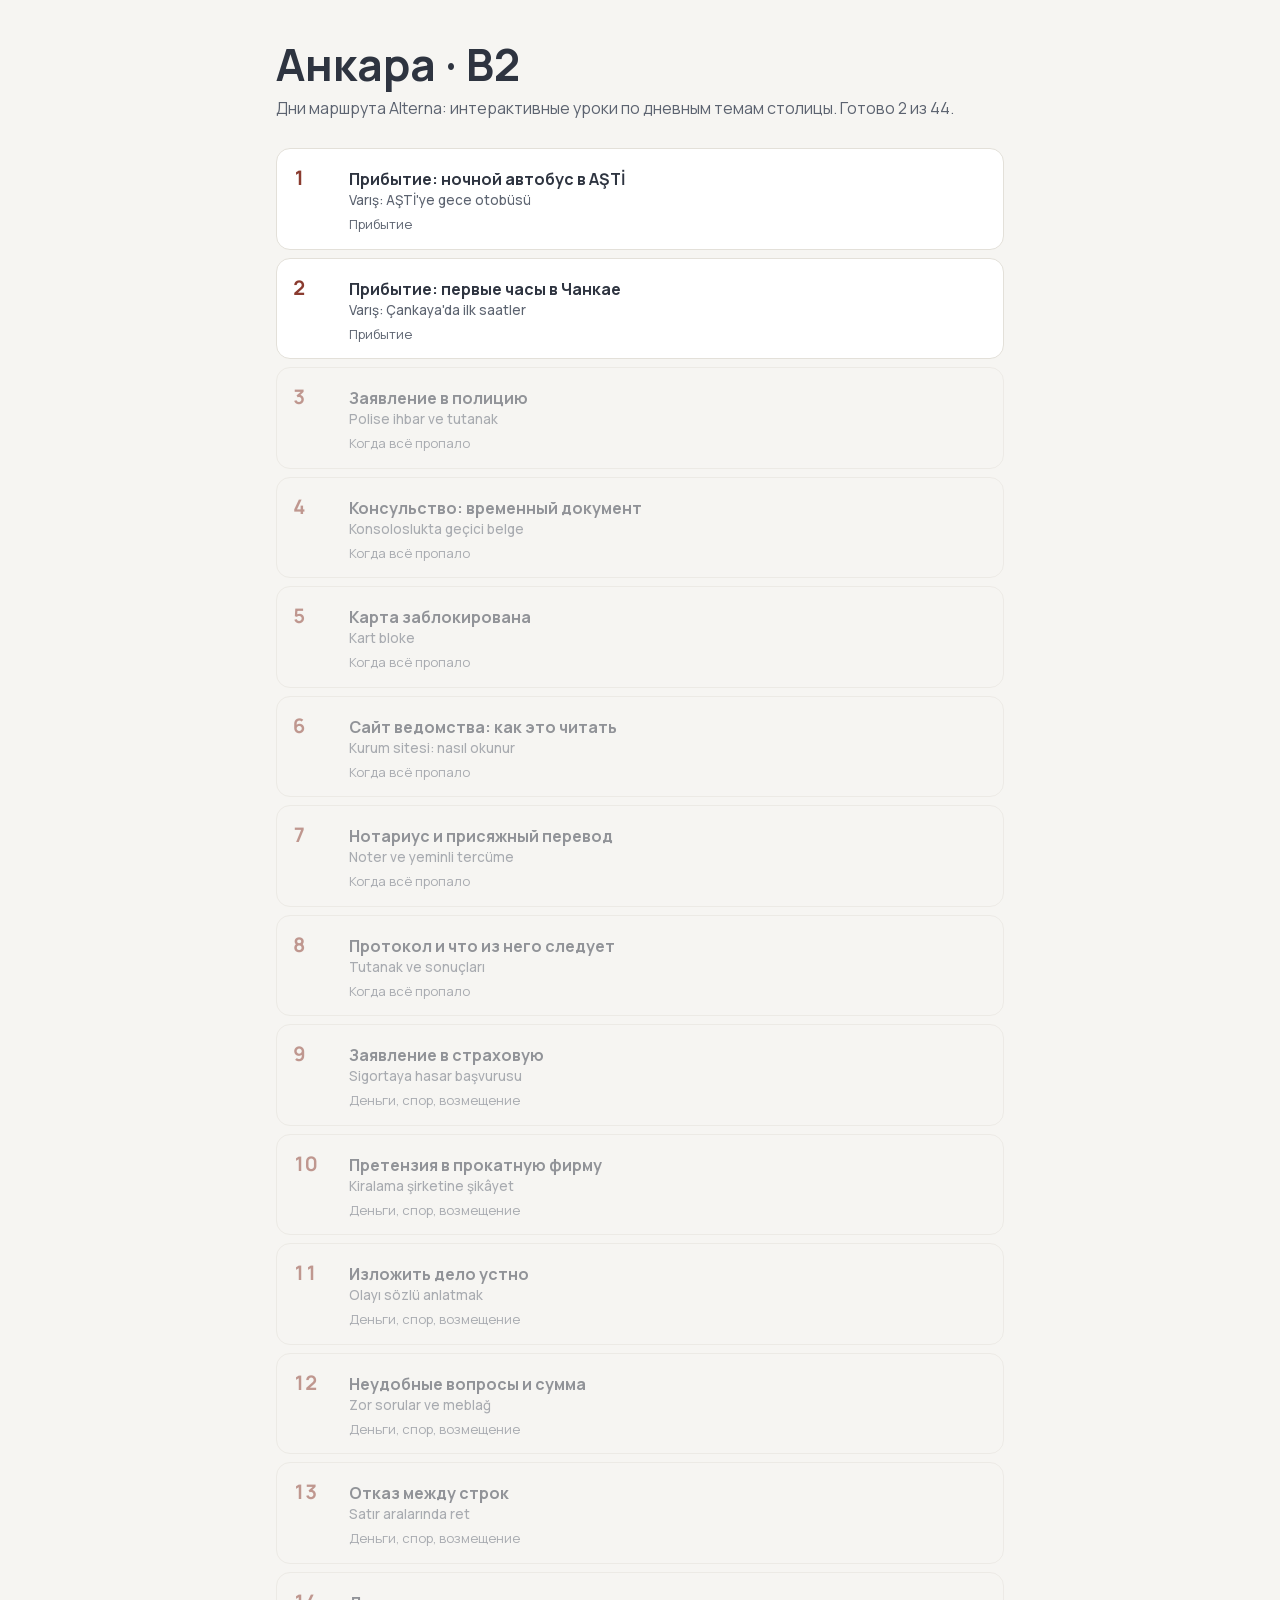
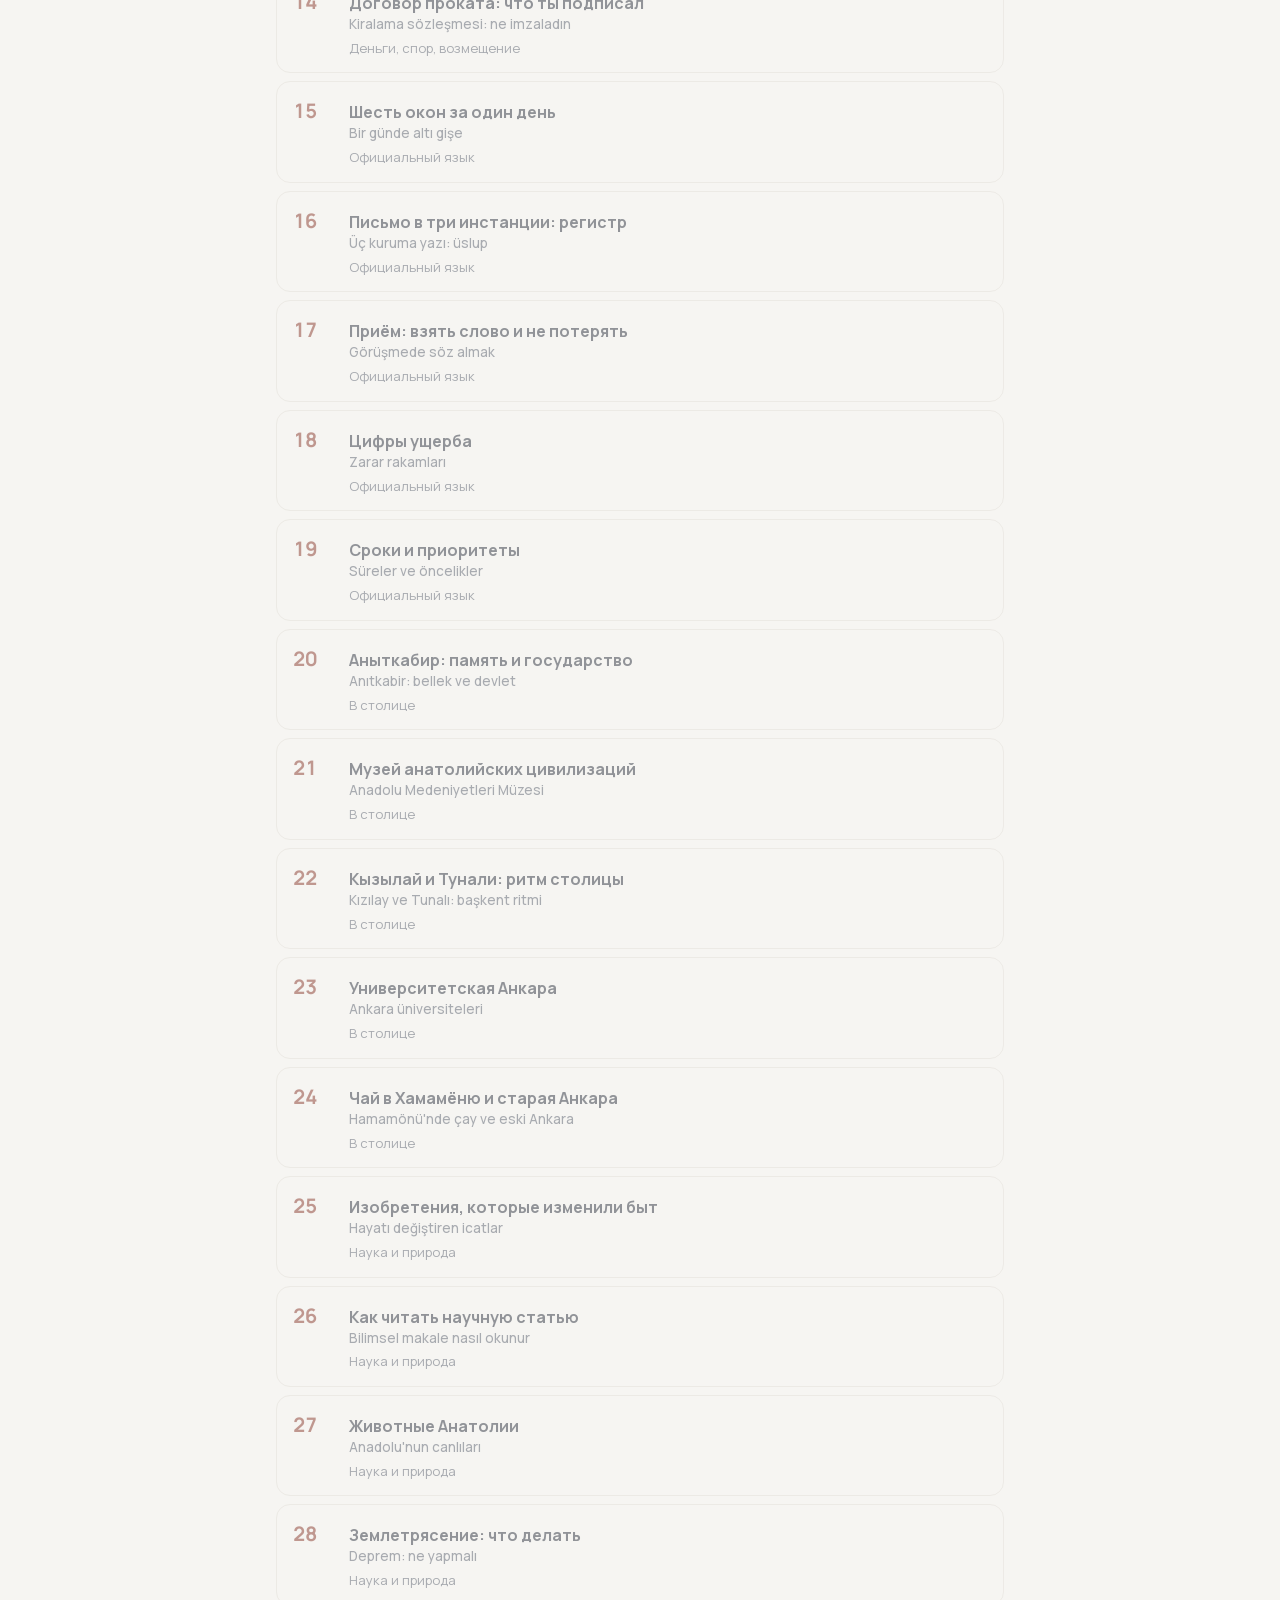
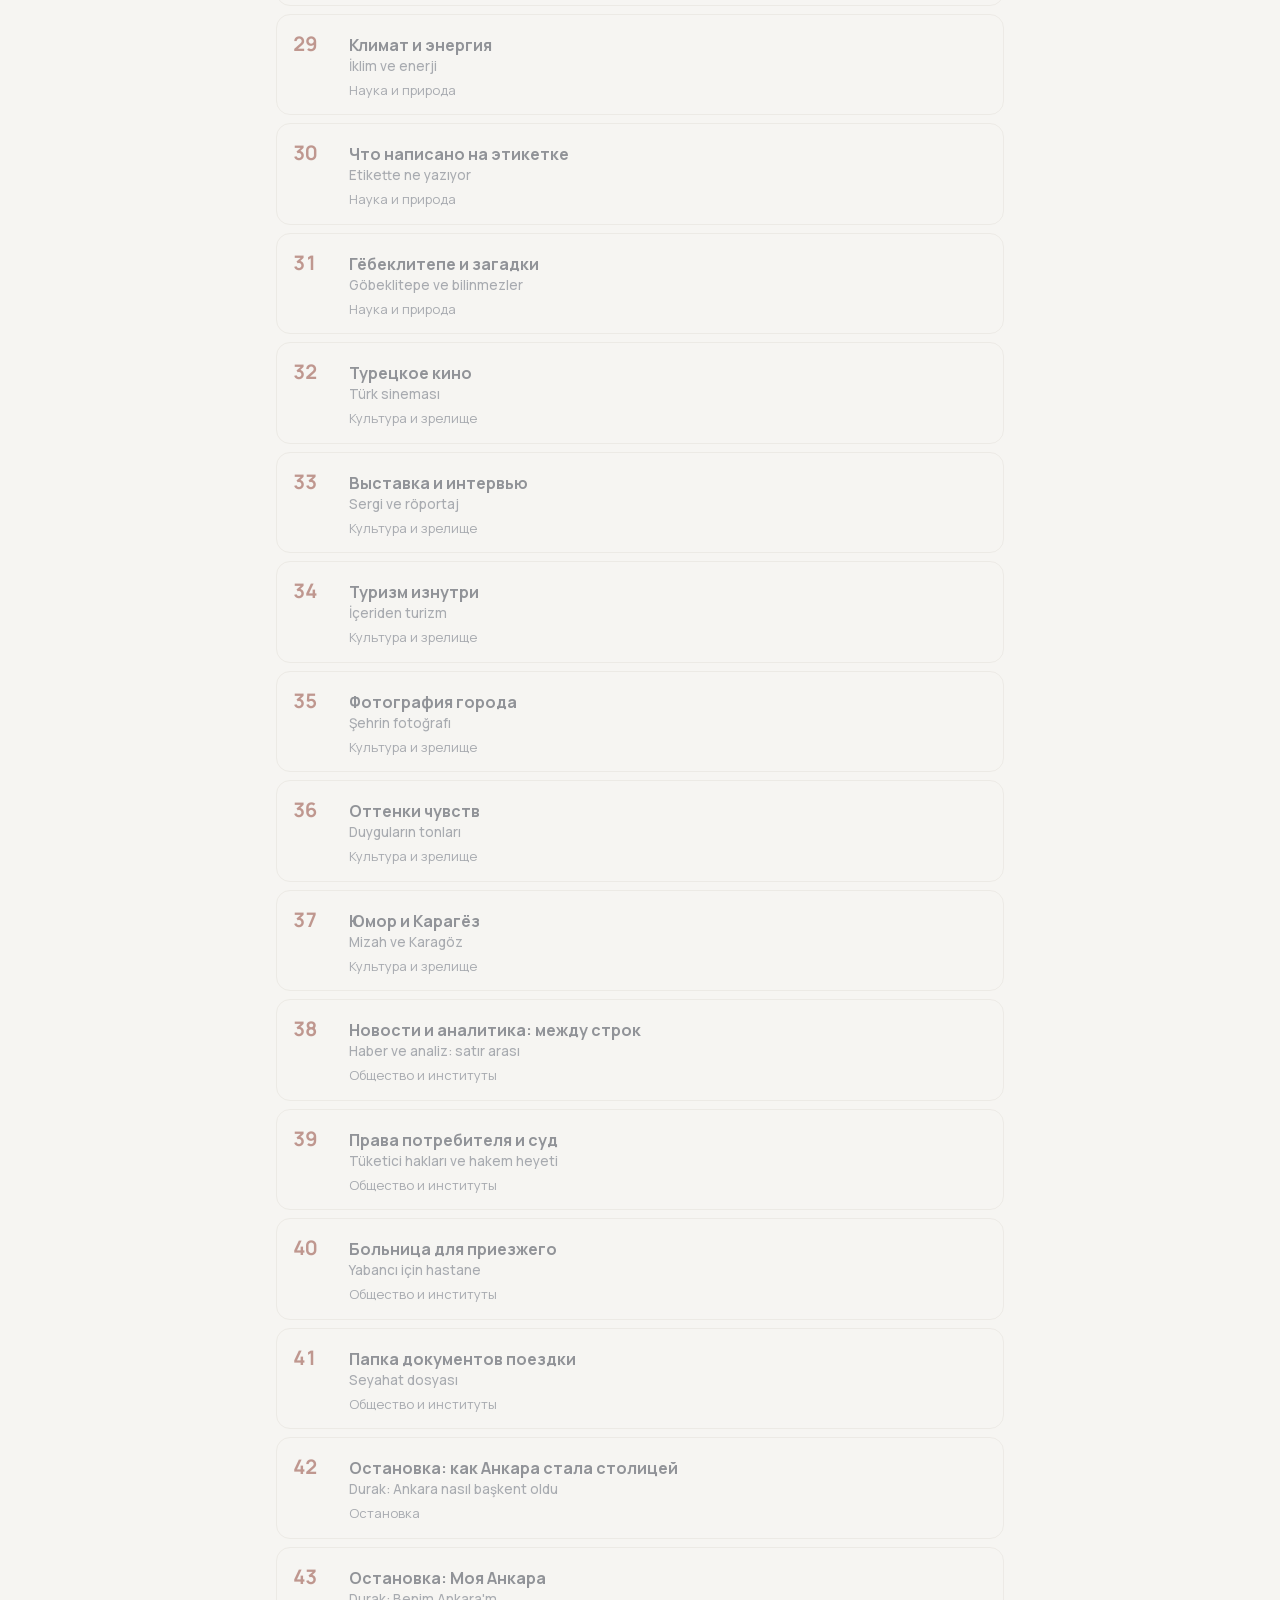
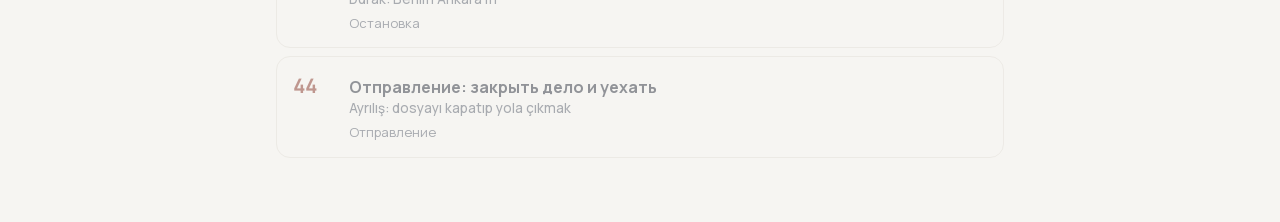
==== commit 9b009b34: "День 2: Прибытие: первые часы в Чанкае Co-Authored-By: Claude Opus 5.5 <noreply@anthropic.com>" ====
--- a/index.html
+++ b/index.html
@@ -27,10 +27,10 @@
 <body>
 <main class="wrap">
   <h1>Анкара · B2</h1>
-  <p class="sub">Дни маршрута Alterna: интерактивные уроки по дневным темам столицы. Готово 1 из 44.</p>
+  <p class="sub">Дни маршрута Alterna: интерактивные уроки по дневным темам столицы. Готово 2 из 44.</p>
   <ol>
 <li class="on"><a href="d.b2.01/"><b>1</b><span class="t">Прибытие: ночной автобус в AŞTİ<small lang="tr">Varış: AŞTİ'ye gece otobüsü</small></span><span class="u">Прибытие</span></a></li>
-<li class="off"><span><b>2</b><span class="t">Прибытие: первые часы в Чанкае<small lang="tr">Varış: Çankaya'da ilk saatler</small></span><span class="u">Прибытие</span></span></li>
+<li class="on"><a href="d.b2.02/"><b>2</b><span class="t">Прибытие: первые часы в Чанкае<small lang="tr">Varış: Çankaya'da ilk saatler</small></span><span class="u">Прибытие</span></a></li>
 <li class="off"><span><b>3</b><span class="t">Заявление в полицию<small lang="tr">Polise ihbar ve tutanak</small></span><span class="u">Когда всё пропало</span></span></li>
 <li class="off"><span><b>4</b><span class="t">Консульство: временный документ<small lang="tr">Konsoloslukta geçici belge</small></span><span class="u">Когда всё пропало</span></span></li>
 <li class="off"><span><b>5</b><span class="t">Карта заблокирована<small lang="tr">Kart bloke</small></span><span class="u">Когда всё пропало</span></span></li>
